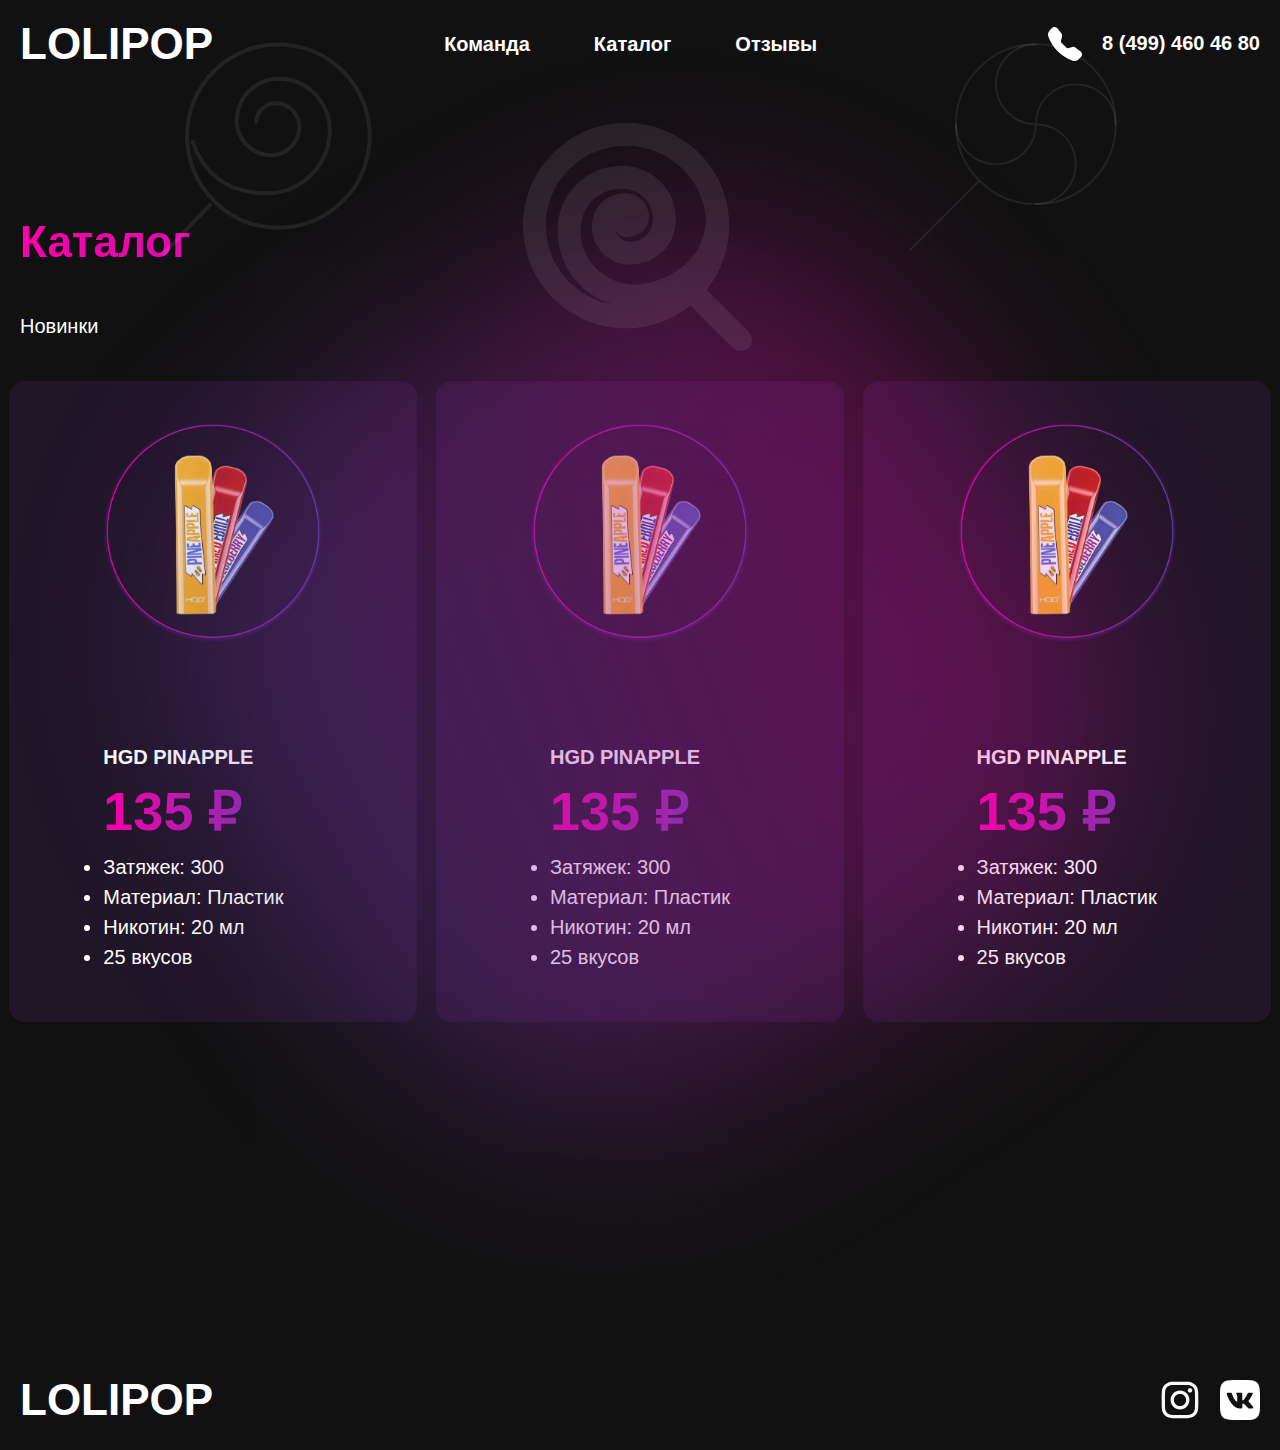
==== catalog.html @ 7745dda6 "upload files" ====
<!DOCTYPE html>
<html lang="en">
<head>
    <meta charset="UTF-8">
    <meta http-equiv="X-UA-Compatible" content="IE=edge">
    <meta name="viewport" content="width=device-width, initial-scale=1.0">
    <link rel="stylesheet" href="../css/main.css">
    <title>Lollipop</title>
</head>
<body class="bg-[#111111]">
    <!-- hader section -->
    
    <section class="pt-[10px] min-h-[150vh] relative bg-[#111111]">
            <img class="bg-circle" src="img/left-circle.svg" alt="">
            <img class="absolute left-[130px]  pointer-events-none lg:w-[213px]" src="/img/lollipop-1.svg" alt="">
            <img class="absolute left-[500px] top-[100px] pointer-events-none lg:left-[386px] lg:top-[163px] lg:right-[214px] md:hidden" src="/img/lollipop-2.svg" alt="">
            <img class="absolute right-[130px] pointer-events-none lg:right-0 md:hidden" src="/img/lollipop-3.svg" alt="">
            <nav class="container justify-between items-center align-middle z-100 flex">
                <a class="uppercase text-white font-bold text-[44px] leading-[68px]" href="/">
                    lolipop
                </a>
                <ul class="gap-[64px] flex md:hidden">
                    <li><a class="font-bold text-xl leading-8 text-white hover-nav" href="/">Команда</a></li>
                    <li><a class="font-bold text-xl leading-8 text-white hover-nav" href="#">Каталог</a></li>
                    <li><a class="font-bold text-xl leading-8 text-white hover-nav" href="reviews.html">Отзывы</a></li>
                </ul>
                <a class="font-bold text-xl leading-8 text-white flex gap-5 md:hidden" href="tel:88888888"> <img class="w-[34px] h-[34px] " src="/img/telephone.svg" alt="telephone"> 8 (499) 460 46 80</a>

                <div class="burger header__toggle hidden md:block"  id="nav__menu">
                    <span class="burger-line top-line"></span>
                    <span class="burger-line mid-line"></span>
                    <span class="burger-line bottom-line"></span>
                </div>
            </nav>
        <!-- mobile-menu -->
        <nav class="menu grid place-items-center bg-[#111111] min-h-screen w-[80%] absolute top-0">
            <a class="uppercase text-white font-bold text-[44px] leading-[68px]" href="/">
                lolipop
            </a>
            <ul class="flex flex-col gap-[64px]">
                <li><a class="font-bold text-xl leading-8 text-white hover-nav" href="/">Команда</a></li>
                <li><a class="font-bold text-xl leading-8 text-white hover-nav" href="#">Каталог</a></li>
                <li><a class="font-bold text-xl leading-8 text-white hover-nav" href="reviews.html">Отзывы</a></li>
            </ul>
            <a class="font-bold text-xl leading-8 text-white flex gap-5" href="tel:88888888"> <img class="w-[34px] h-[34px]" src="/img/telephone.svg" alt="telephone"> 8 (499) 460 46 80</a>
        
        </nav>
        <!-- mobile-menu -->

        <!-- card-items -->
        <div class="container mt-[130px]">
            <h1 class="font-bold text-[44px] leading-[68px] text-white max-w-[823px] gradient-text lg:text-[34px]">
                Каталог
            </h1>
            <p class="max-w-[823px] text-white text-xl leading-[30px] mt-[35px] pb-10 lg:text-base">
                Новинки
            </p>

            <div class="grid grid-cols-3 gap-10 lg:grid-cols-1 place-items-center items-center ">
                <div class="py-10 px-[94px] bg-primary max-w-fit rounded-2xl flex flex-col flex-nowrap ad:px-[25px] ad:items-center">
                    <img class="max-w-[220px]" src="/img/hqd-hero.png" alt="">
                    <div class="mt-[100px] items-center">
                        <h4 class="text-white font-bold text-xl uppercase">hgd pinapple</h4>
                        <h3 class="gradient-text text-[54px] uppercase font-bold">135 ₽</h3>
                        <ul class="list-disc pb-[10px]">
                            <li class="text-[20px] text-white">Затяжек: 300</li>
                            <li class="text-[20px] text-white">Материал: Пластик</li>
                            <li class="text-[20px] text-white">Никотин: 20 мл</li>
                            <li class="text-[20px] text-white">25 вкусов</li>
                        </ul>
                    </div>
                </div>
                <div class="py-10 px-[94px] bg-primary max-w-fit rounded-2xl flex flex-col flex-nowrap ad:px-[25px] items-center">
                    <img class="max-w-[220px]" src="/img/hqd-hero.png" alt="">
                    <div class="mt-[100px] items-center">
                        <h4 class="text-white font-bold text-xl uppercase">hgd pinapple</h4>
                        <h3 class="gradient-text text-[54px] uppercase font-bold">135 ₽</h3>
                        <ul class="list-disc pb-[10px]">
                            <li class="text-[20px] text-white">Затяжек: 300</li>
                            <li class="text-[20px] text-white">Материал: Пластик</li>
                            <li class="text-[20px] text-white">Никотин: 20 мл</li>
                            <li class="text-[20px] text-white">25 вкусов</li>
                        </ul>
                    </div>
                </div>
                <div class="py-10 px-[94px] bg-primary max-w-fit rounded-2xl flex flex-col flex-nowrap ad:px-[25px] items-center">
                    <img class="max-w-[220px]" src="/img/hqd-hero.png" alt="">
                    <div class="mt-[100px] items-center">
                        <h4 class="text-white font-bold text-xl uppercase">hgd pinapple</h4>
                        <h3 class="gradient-text text-[54px] uppercase font-bold">135 ₽</h3>
                        <ul class="list-disc pb-[10px]">
                            <li class="text-[20px] text-white">Затяжек: 300</li>
                            <li class="text-[20px] text-white">Материал: Пластик</li>
                            <li class="text-[20px] text-white">Никотин: 20 мл</li>
                            <li class="text-[20px] text-white">25 вкусов</li>
                        </ul>
                    </div>
                </div>

            


            </div>
        </div>
        <!-- card-items -->
       
    </section>
    <!-- hader section -->

    


    <!-- footer -->
    <footer class="container py-4 flex justify-between items-center">
        <a class="uppercase text-white font-bold text-[44px] leading-[68px]" href="/">
            lolipop
        </a>

        <div class="flex gap-5">
            <a href="#"><img src="/img/inst.svg" alt=""></a>
            <a href="#"><img src="/img/vk.svg" alt=""></a>
        </div>
    </footer>
    <!-- footer -->


    <script src="../js/main.js"></script>
</body>
</html>
---- css/main.css ----
@import url('http://fonts.cdnfonts.com/css/geometria');

/*
! tailwindcss v3.1.4 | MIT License | https://tailwindcss.com
*/

/*
1. Prevent padding and border from affecting element width. (https://github.com/mozdevs/cssremedy/issues/4)
2. Allow adding a border to an element by just adding a border-width. (https://github.com/tailwindcss/tailwindcss/pull/116)
*/

*,
::before,
::after {
  box-sizing: border-box;
  /* 1 */
  border-width: 0;
  /* 2 */
  border-style: solid;
  /* 2 */
  border-color: #e5e7eb;
  /* 2 */
}

::before,
::after {
  --tw-content: '';
}

/*
1. Use a consistent sensible line-height in all browsers.
2. Prevent adjustments of font size after orientation changes in iOS.
3. Use a more readable tab size.
4. Use the user's configured `sans` font-family by default.
*/

html {
  line-height: 1.5;
  /* 1 */
  -webkit-text-size-adjust: 100%;
  /* 2 */
  -moz-tab-size: 4;
  /* 3 */
  -o-tab-size: 4;
     tab-size: 4;
  /* 3 */
  font-family: ui-sans-serif, system-ui, -apple-system, BlinkMacSystemFont, "Segoe UI", Roboto, "Helvetica Neue", Arial, "Noto Sans", sans-serif, "Apple Color Emoji", "Segoe UI Emoji", "Segoe UI Symbol", "Noto Color Emoji";
  /* 4 */
}

/*
1. Remove the margin in all browsers.
2. Inherit line-height from `html` so users can set them as a class directly on the `html` element.
*/

body {
  margin: 0;
  /* 1 */
  line-height: inherit;
  /* 2 */
}

/*
1. Add the correct height in Firefox.
2. Correct the inheritance of border color in Firefox. (https://bugzilla.mozilla.org/show_bug.cgi?id=190655)
3. Ensure horizontal rules are visible by default.
*/

hr {
  height: 0;
  /* 1 */
  color: inherit;
  /* 2 */
  border-top-width: 1px;
  /* 3 */
}

/*
Add the correct text decoration in Chrome, Edge, and Safari.
*/

abbr:where([title]) {
  -webkit-text-decoration: underline dotted;
          text-decoration: underline dotted;
}

/*
Remove the default font size and weight for headings.
*/

h1,
h2,
h3,
h4,
h5,
h6 {
  font-size: inherit;
  font-weight: inherit;
}

/*
Reset links to optimize for opt-in styling instead of opt-out.
*/

a {
  color: inherit;
  text-decoration: inherit;
}

/*
Add the correct font weight in Edge and Safari.
*/

b,
strong {
  font-weight: bolder;
}

/*
1. Use the user's configured `mono` font family by default.
2. Correct the odd `em` font sizing in all browsers.
*/

code,
kbd,
samp,
pre {
  font-family: ui-monospace, SFMono-Regular, Menlo, Monaco, Consolas, "Liberation Mono", "Courier New", monospace;
  /* 1 */
  font-size: 1em;
  /* 2 */
}

/*
Add the correct font size in all browsers.
*/

small {
  font-size: 80%;
}

/*
Prevent `sub` and `sup` elements from affecting the line height in all browsers.
*/

sub,
sup {
  font-size: 75%;
  line-height: 0;
  position: relative;
  vertical-align: baseline;
}

sub {
  bottom: -0.25em;
}

sup {
  top: -0.5em;
}

/*
1. Remove text indentation from table contents in Chrome and Safari. (https://bugs.chromium.org/p/chromium/issues/detail?id=999088, https://bugs.webkit.org/show_bug.cgi?id=201297)
2. Correct table border color inheritance in all Chrome and Safari. (https://bugs.chromium.org/p/chromium/issues/detail?id=935729, https://bugs.webkit.org/show_bug.cgi?id=195016)
3. Remove gaps between table borders by default.
*/

table {
  text-indent: 0;
  /* 1 */
  border-color: inherit;
  /* 2 */
  border-collapse: collapse;
  /* 3 */
}

/*
1. Change the font styles in all browsers.
2. Remove the margin in Firefox and Safari.
3. Remove default padding in all browsers.
*/

button,
input,
optgroup,
select,
textarea {
  font-family: inherit;
  /* 1 */
  font-size: 100%;
  /* 1 */
  font-weight: inherit;
  /* 1 */
  line-height: inherit;
  /* 1 */
  color: inherit;
  /* 1 */
  margin: 0;
  /* 2 */
  padding: 0;
  /* 3 */
}

/*
Remove the inheritance of text transform in Edge and Firefox.
*/

button,
select {
  text-transform: none;
}

/*
1. Correct the inability to style clickable types in iOS and Safari.
2. Remove default button styles.
*/

button,
[type='button'],
[type='reset'],
[type='submit'] {
  -webkit-appearance: button;
  /* 1 */
  background-color: transparent;
  /* 2 */
  background-image: none;
  /* 2 */
}

/*
Use the modern Firefox focus style for all focusable elements.
*/

:-moz-focusring {
  outline: auto;
}

/*
Remove the additional `:invalid` styles in Firefox. (https://github.com/mozilla/gecko-dev/blob/2f9eacd9d3d995c937b4251a5557d95d494c9be1/layout/style/res/forms.css#L728-L737)
*/

:-moz-ui-invalid {
  box-shadow: none;
}

/*
Add the correct vertical alignment in Chrome and Firefox.
*/

progress {
  vertical-align: baseline;
}

/*
Correct the cursor style of increment and decrement buttons in Safari.
*/

::-webkit-inner-spin-button,
::-webkit-outer-spin-button {
  height: auto;
}

/*
1. Correct the odd appearance in Chrome and Safari.
2. Correct the outline style in Safari.
*/

[type='search'] {
  -webkit-appearance: textfield;
  /* 1 */
  outline-offset: -2px;
  /* 2 */
}

/*
Remove the inner padding in Chrome and Safari on macOS.
*/

::-webkit-search-decoration {
  -webkit-appearance: none;
}

/*
1. Correct the inability to style clickable types in iOS and Safari.
2. Change font properties to `inherit` in Safari.
*/

::-webkit-file-upload-button {
  -webkit-appearance: button;
  /* 1 */
  font: inherit;
  /* 2 */
}

/*
Add the correct display in Chrome and Safari.
*/

summary {
  display: list-item;
}

/*
Removes the default spacing and border for appropriate elements.
*/

blockquote,
dl,
dd,
h1,
h2,
h3,
h4,
h5,
h6,
hr,
figure,
p,
pre {
  margin: 0;
}

fieldset {
  margin: 0;
  padding: 0;
}

legend {
  padding: 0;
}

ol,
ul,
menu {
  list-style: none;
  margin: 0;
  padding: 0;
}

/*
Prevent resizing textareas horizontally by default.
*/

textarea {
  resize: vertical;
}

/*
1. Reset the default placeholder opacity in Firefox. (https://github.com/tailwindlabs/tailwindcss/issues/3300)
2. Set the default placeholder color to the user's configured gray 400 color.
*/

input::-moz-placeholder, textarea::-moz-placeholder {
  opacity: 1;
  /* 1 */
  color: #9ca3af;
  /* 2 */
}

input:-ms-input-placeholder, textarea:-ms-input-placeholder {
  opacity: 1;
  /* 1 */
  color: #9ca3af;
  /* 2 */
}

input::placeholder,
textarea::placeholder {
  opacity: 1;
  /* 1 */
  color: #9ca3af;
  /* 2 */
}

/*
Set the default cursor for buttons.
*/

button,
[role="button"] {
  cursor: pointer;
}

/*
Make sure disabled buttons don't get the pointer cursor.
*/

:disabled {
  cursor: default;
}

/*
1. Make replaced elements `display: block` by default. (https://github.com/mozdevs/cssremedy/issues/14)
2. Add `vertical-align: middle` to align replaced elements more sensibly by default. (https://github.com/jensimmons/cssremedy/issues/14#issuecomment-634934210)
   This can trigger a poorly considered lint error in some tools but is included by design.
*/

img,
svg,
video,
canvas,
audio,
iframe,
embed,
object {
  display: block;
  /* 1 */
  vertical-align: middle;
  /* 2 */
}

/*
Constrain images and videos to the parent width and preserve their intrinsic aspect ratio. (https://github.com/mozdevs/cssremedy/issues/14)
*/

img,
video {
  max-width: 100%;
  height: auto;
}

body{
  font-family: 'Geometria', sans-serif;
}

*, ::before, ::after{
  --tw-border-spacing-x: 0;
  --tw-border-spacing-y: 0;
  --tw-translate-x: 0;
  --tw-translate-y: 0;
  --tw-rotate: 0;
  --tw-skew-x: 0;
  --tw-skew-y: 0;
  --tw-scale-x: 1;
  --tw-scale-y: 1;
  --tw-pan-x:  ;
  --tw-pan-y:  ;
  --tw-pinch-zoom:  ;
  --tw-scroll-snap-strictness: proximity;
  --tw-ordinal:  ;
  --tw-slashed-zero:  ;
  --tw-numeric-figure:  ;
  --tw-numeric-spacing:  ;
  --tw-numeric-fraction:  ;
  --tw-ring-inset:  ;
  --tw-ring-offset-width: 0px;
  --tw-ring-offset-color: #fff;
  --tw-ring-color: rgb(59 130 246 / 0.5);
  --tw-ring-offset-shadow: 0 0 #0000;
  --tw-ring-shadow: 0 0 #0000;
  --tw-shadow: 0 0 #0000;
  --tw-shadow-colored: 0 0 #0000;
  --tw-blur:  ;
  --tw-brightness:  ;
  --tw-contrast:  ;
  --tw-grayscale:  ;
  --tw-hue-rotate:  ;
  --tw-invert:  ;
  --tw-saturate:  ;
  --tw-sepia:  ;
  --tw-drop-shadow:  ;
  --tw-backdrop-blur:  ;
  --tw-backdrop-brightness:  ;
  --tw-backdrop-contrast:  ;
  --tw-backdrop-grayscale:  ;
  --tw-backdrop-hue-rotate:  ;
  --tw-backdrop-invert:  ;
  --tw-backdrop-opacity:  ;
  --tw-backdrop-saturate:  ;
  --tw-backdrop-sepia:  ;
}

::-webkit-backdrop{
  --tw-border-spacing-x: 0;
  --tw-border-spacing-y: 0;
  --tw-translate-x: 0;
  --tw-translate-y: 0;
  --tw-rotate: 0;
  --tw-skew-x: 0;
  --tw-skew-y: 0;
  --tw-scale-x: 1;
  --tw-scale-y: 1;
  --tw-pan-x:  ;
  --tw-pan-y:  ;
  --tw-pinch-zoom:  ;
  --tw-scroll-snap-strictness: proximity;
  --tw-ordinal:  ;
  --tw-slashed-zero:  ;
  --tw-numeric-figure:  ;
  --tw-numeric-spacing:  ;
  --tw-numeric-fraction:  ;
  --tw-ring-inset:  ;
  --tw-ring-offset-width: 0px;
  --tw-ring-offset-color: #fff;
  --tw-ring-color: rgb(59 130 246 / 0.5);
  --tw-ring-offset-shadow: 0 0 #0000;
  --tw-ring-shadow: 0 0 #0000;
  --tw-shadow: 0 0 #0000;
  --tw-shadow-colored: 0 0 #0000;
  --tw-blur:  ;
  --tw-brightness:  ;
  --tw-contrast:  ;
  --tw-grayscale:  ;
  --tw-hue-rotate:  ;
  --tw-invert:  ;
  --tw-saturate:  ;
  --tw-sepia:  ;
  --tw-drop-shadow:  ;
  --tw-backdrop-blur:  ;
  --tw-backdrop-brightness:  ;
  --tw-backdrop-contrast:  ;
  --tw-backdrop-grayscale:  ;
  --tw-backdrop-hue-rotate:  ;
  --tw-backdrop-invert:  ;
  --tw-backdrop-opacity:  ;
  --tw-backdrop-saturate:  ;
  --tw-backdrop-sepia:  ;
}

::backdrop{
  --tw-border-spacing-x: 0;
  --tw-border-spacing-y: 0;
  --tw-translate-x: 0;
  --tw-translate-y: 0;
  --tw-rotate: 0;
  --tw-skew-x: 0;
  --tw-skew-y: 0;
  --tw-scale-x: 1;
  --tw-scale-y: 1;
  --tw-pan-x:  ;
  --tw-pan-y:  ;
  --tw-pinch-zoom:  ;
  --tw-scroll-snap-strictness: proximity;
  --tw-ordinal:  ;
  --tw-slashed-zero:  ;
  --tw-numeric-figure:  ;
  --tw-numeric-spacing:  ;
  --tw-numeric-fraction:  ;
  --tw-ring-inset:  ;
  --tw-ring-offset-width: 0px;
  --tw-ring-offset-color: #fff;
  --tw-ring-color: rgb(59 130 246 / 0.5);
  --tw-ring-offset-shadow: 0 0 #0000;
  --tw-ring-shadow: 0 0 #0000;
  --tw-shadow: 0 0 #0000;
  --tw-shadow-colored: 0 0 #0000;
  --tw-blur:  ;
  --tw-brightness:  ;
  --tw-contrast:  ;
  --tw-grayscale:  ;
  --tw-hue-rotate:  ;
  --tw-invert:  ;
  --tw-saturate:  ;
  --tw-sepia:  ;
  --tw-drop-shadow:  ;
  --tw-backdrop-blur:  ;
  --tw-backdrop-brightness:  ;
  --tw-backdrop-contrast:  ;
  --tw-backdrop-grayscale:  ;
  --tw-backdrop-hue-rotate:  ;
  --tw-backdrop-invert:  ;
  --tw-backdrop-opacity:  ;
  --tw-backdrop-saturate:  ;
  --tw-backdrop-sepia:  ;
}

.container{
  width: 100%;
  margin-right: auto;
  margin-left: auto;
  padding-right: 20px;
  padding-left: 20px;
  max-width: 1354px;
}

.pointer-events-none{
  pointer-events: none;
}

.absolute{
  position: absolute;
}

.relative{
  position: relative;
}

.left-\[130px\]{
  left: 130px;
}

.left-\[500px\]{
  left: 500px;
}

.top-\[100px\]{
  top: 100px;
}

.right-\[130px\]{
  right: 130px;
}

.top-0{
  top: 0px;
}

.my-10{
  margin-top: 2.5rem;
  margin-bottom: 2.5rem;
}

.mt-\[130px\]{
  margin-top: 130px;
}

.mt-\[35px\]{
  margin-top: 35px;
}

.mt-\[100px\]{
  margin-top: 100px;
}

.mt-10{
  margin-top: 2.5rem;
}

.flex{
  display: flex;
}

.grid{
  display: grid;
}

.hidden{
  display: none;
}

.h-\[34px\]{
  height: 34px;
}

.h-fit{
  height: -webkit-fit-content;
  height: -moz-fit-content;
  height: fit-content;
}

.min-h-\[150vh\]{
  min-height: 150vh;
}

.min-h-screen{
  min-height: 100vh;
}

.w-\[34px\]{
  width: 34px;
}

.w-\[80\%\]{
  width: 80%;
}

.w-fit{
  width: -webkit-fit-content;
  width: -moz-fit-content;
  width: fit-content;
}

.max-w-\[823px\]{
  max-width: 823px;
}

.max-w-fit{
  max-width: -webkit-fit-content;
  max-width: -moz-fit-content;
  max-width: fit-content;
}

.max-w-\[220px\]{
  max-width: 220px;
}

.max-w-\[500px\]{
  max-width: 500px;
}

.max-w-\[400px\]{
  max-width: 400px;
}

.max-w-full{
  max-width: 100%;
}

.list-disc{
  list-style-type: disc;
}

.grid-cols-3{
  grid-template-columns: repeat(3, minmax(0, 1fr));
}

.grid-cols-2{
  grid-template-columns: repeat(2, minmax(0, 1fr));
}

.flex-col{
  flex-direction: column;
}

.flex-nowrap{
  flex-wrap: nowrap;
}

.place-items-center{
  place-items: center;
}

.items-center{
  align-items: center;
}

.justify-center{
  justify-content: center;
}

.justify-between{
  justify-content: space-between;
}

.gap-\[64px\]{
  gap: 64px;
}

.gap-5{
  gap: 1.25rem;
}

.gap-10{
  gap: 2.5rem;
}

.gap-\[25px\]{
  gap: 25px;
}

.rounded-2xl{
  border-radius: 1rem;
}

.rounded-\[30px\]{
  border-radius: 30px;
}

.rounded-full{
  border-radius: 9999px;
}

.rounded-xl{
  border-radius: 0.75rem;
}

.border-2{
  border-width: 2px;
}

.border-white{
  --tw-border-opacity: 1;
  border-color: rgb(255 255 255 / var(--tw-border-opacity));
}

.bg-\[\#111111\]{
  --tw-bg-opacity: 1;
  background-color: rgb(17 17 17 / var(--tw-bg-opacity));
}

.bg-primary{
  background-color: rgba(126, 52, 176, 0.15);
}

.bg-white{
  --tw-bg-opacity: 1;
  background-color: rgb(255 255 255 / var(--tw-bg-opacity));
}

.bg-black{
  --tw-bg-opacity: 1;
  background-color: rgb(0 0 0 / var(--tw-bg-opacity));
}

.bg-gradient-to-r{
  background-image: linear-gradient(to right, var(--tw-gradient-stops));
}

.from-\[\#F901AB\]{
  --tw-gradient-from: #F901AB;
  --tw-gradient-to: rgb(249 1 171 / 0);
  --tw-gradient-stops: var(--tw-gradient-from), var(--tw-gradient-to);
}

.to-\[\#6140B1\]{
  --tw-gradient-to: #6140B1;
}

.p-\[28px\]{
  padding: 28px;
}

.py-10{
  padding-top: 2.5rem;
  padding-bottom: 2.5rem;
}

.px-\[94px\]{
  padding-left: 94px;
  padding-right: 94px;
}

.py-4{
  padding-top: 1rem;
  padding-bottom: 1rem;
}

.px-\[30px\]{
  padding-left: 30px;
  padding-right: 30px;
}

.py-\[20px\]{
  padding-top: 20px;
  padding-bottom: 20px;
}

.py-\[21px\]{
  padding-top: 21px;
  padding-bottom: 21px;
}

.px-\[60px\]{
  padding-left: 60px;
  padding-right: 60px;
}

.py-\[83px\]{
  padding-top: 83px;
  padding-bottom: 83px;
}

.px-\[140px\]{
  padding-left: 140px;
  padding-right: 140px;
}

.py-2{
  padding-top: 0.5rem;
  padding-bottom: 0.5rem;
}

.px-6{
  padding-left: 1.5rem;
  padding-right: 1.5rem;
}

.pt-\[10px\]{
  padding-top: 10px;
}

.pb-10{
  padding-bottom: 2.5rem;
}

.pb-\[10px\]{
  padding-bottom: 10px;
}

.pt-12{
  padding-top: 3rem;
}

.text-center{
  text-align: center;
}

.align-middle{
  vertical-align: middle;
}

.text-\[44px\]{
  font-size: 44px;
}

.text-xl{
  font-size: 1.25rem;
  line-height: 1.75rem;
}

.text-\[54px\]{
  font-size: 54px;
}

.text-\[20px\]{
  font-size: 20px;
}

.text-2xl{
  font-size: 1.5rem;
  line-height: 2rem;
}

.text-base{
  font-size: 1rem;
  line-height: 1.5rem;
}

.font-bold{
  font-weight: 700;
}

.uppercase{
  text-transform: uppercase;
}

.leading-\[68px\]{
  line-height: 68px;
}

.leading-8{
  line-height: 2rem;
}

.leading-\[30px\]{
  line-height: 30px;
}

.leading-7{
  line-height: 1.75rem;
}

.text-white{
  --tw-text-opacity: 1;
  color: rgb(255 255 255 / var(--tw-text-opacity));
}

.text-black{
  --tw-text-opacity: 1;
  color: rgb(0 0 0 / var(--tw-text-opacity));
}

.backdrop-blur{
  --tw-backdrop-blur: blur(8px);
  -webkit-backdrop-filter: var(--tw-backdrop-blur) var(--tw-backdrop-brightness) var(--tw-backdrop-contrast) var(--tw-backdrop-grayscale) var(--tw-backdrop-hue-rotate) var(--tw-backdrop-invert) var(--tw-backdrop-opacity) var(--tw-backdrop-saturate) var(--tw-backdrop-sepia);
          backdrop-filter: var(--tw-backdrop-blur) var(--tw-backdrop-brightness) var(--tw-backdrop-contrast) var(--tw-backdrop-grayscale) var(--tw-backdrop-hue-rotate) var(--tw-backdrop-invert) var(--tw-backdrop-opacity) var(--tw-backdrop-saturate) var(--tw-backdrop-sepia);
}

.transition-colors{
  transition-property: color, background-color, border-color, fill, stroke, -webkit-text-decoration-color;
  transition-property: color, background-color, border-color, text-decoration-color, fill, stroke;
  transition-property: color, background-color, border-color, text-decoration-color, fill, stroke, -webkit-text-decoration-color;
  transition-timing-function: cubic-bezier(0.4, 0, 0.2, 1);
  transition-duration: 150ms;
}

.duration-200{
  transition-duration: 200ms;
}

/* <----------------------- Burger menu setup -----------------------> */

.burger{
  height: 20px;
  position: relative;
  width: 30px;
}

.burger-line{
  display: flex;
  width: 30px;
  height: 2px;
  background-color: rgb(255, 255, 255);
  transition: .3s all ease;
}

.top-line{
  position: absolute;
  left:0;
  top: 0;
}

.mid-line{
  position: absolute;
  left: 0;
  top: 50%;
  transform: translate(0,-50%);
}

.bottom-line{
  position: absolute;
  left: 0;
  bottom: 0;
}

.burger.active>.top-line{
  transform: translateY(8px) rotate(45deg);
  transition: .3s all ease;
}

.burger.active>.mid-line{
  margin-top: -10px;
  transform: translateY(8px) rotate(135deg);
  transition: .3s all ease;
}

.burger.active>.bottom-line{
  opacity: 0;
  transition: .3s all ease;
}

.bg-circle{
  position: absolute;
  left: 50%;
  top: 50%;
  transform: translate(-50%,-50%);
  pointer-events: none;
}

.gradient-text {
  background: linear-gradient(90deg, #F901AB 2.31%, #6140B1 100%);
  -webkit-background-clip: text;
  -webkit-text-fill-color: transparent;
  background-clip: text;
  text-fill-color: transparent;
}

.hover-nav:hover{
  background: linear-gradient(90deg, #F901AB 2.31%, #6140B1 100%);
  -webkit-background-clip: text;
  -webkit-text-fill-color: transparent;
  background-clip: text;
  text-fill-color: transparent;
}

.btn{
  font-size: 24px;
  line-height: 30px;
  color: #000000;
  padding: 20px 75px;
  background: linear-gradient(90deg, #F901AB 2.31%, #6140B1 100%);
  border-radius: 30px;
  transition: all .3s ease-in-out;
}

.btn:hover{
  box-shadow: 0px 0px 13px rgba(0, 0, 0, 0.25), 0px 0px 13px #6D3BB0;
}

.menu{
  transition: all 1s ease-in-out;
  transform: translateX(-100%);
}

.active{
  transform: translateX(0);
}

.anim-arrow{
  -webkit-animation: arrow 2s ease infinite;
          animation: arrow 2s ease infinite;
}

@-webkit-keyframes arrow{
  to{
    transform: translateY(10px);
  }

  50%{
    transform: translateY(0);
  }

  from{
    transform: translateY(10px);
  }
}

@keyframes arrow{
  to{
    transform: translateY(10px);
  }

  50%{
    transform: translateY(0);
  }

  from{
    transform: translateY(10px);
  }
}

/* form--desing */

.popup{
  position: absolute;
  top: -250px;
  left: 0;
  right: 0;
  bottom: 0;
}

/* form--desing */

.hover\:bg-black:hover{
  --tw-bg-opacity: 1;
  background-color: rgb(0 0 0 / var(--tw-bg-opacity));
}

.hover\:text-white:hover{
  --tw-text-opacity: 1;
  color: rgb(255 255 255 / var(--tw-text-opacity));
}

@media (max-width: 768px){
  .md\:order-2{
    order: 2;
  }

  .md\:mt-10{
    margin-top: 2.5rem;
  }

  .md\:mt-12{
    margin-top: 3rem;
  }

  .md\:block{
    display: block;
  }

  .md\:hidden{
    display: none;
  }

  .md\:max-w-\[400px\]{
    max-width: 400px;
  }

  .md\:grid-cols-1{
    grid-template-columns: repeat(1, minmax(0, 1fr));
  }

  .md\:flex-col{
    flex-direction: column;
  }

  .md\:items-center{
    align-items: center;
  }

  .md\:text-center{
    text-align: center;
  }
}

@media (max-width: 992px){
  .lg\:left-\[386px\]{
    left: 386px;
  }

  .lg\:top-\[163px\]{
    top: 163px;
  }

  .lg\:right-\[214px\]{
    right: 214px;
  }

  .lg\:right-0{
    right: 0px;
  }

  .lg\:w-\[213px\]{
    width: 213px;
  }

  .lg\:max-w-\[300px\]{
    max-width: 300px;
  }

  .lg\:grid-cols-1{
    grid-template-columns: repeat(1, minmax(0, 1fr));
  }

  .lg\:text-\[34px\]{
    font-size: 34px;
  }

  .lg\:text-base{
    font-size: 1rem;
    line-height: 1.5rem;
  }
}

@media (max-width: 360px){
  .ad\:items-center{
    align-items: center;
  }

  .ad\:p-3{
    padding: 0.75rem;
  }

  .ad\:px-\[25px\]{
    padding-left: 25px;
    padding-right: 25px;
  }

  .ad\:text-base{
    font-size: 1rem;
    line-height: 1.5rem;
  }

  .ad\:text-\[12px\]{
    font-size: 12px;
  }
}
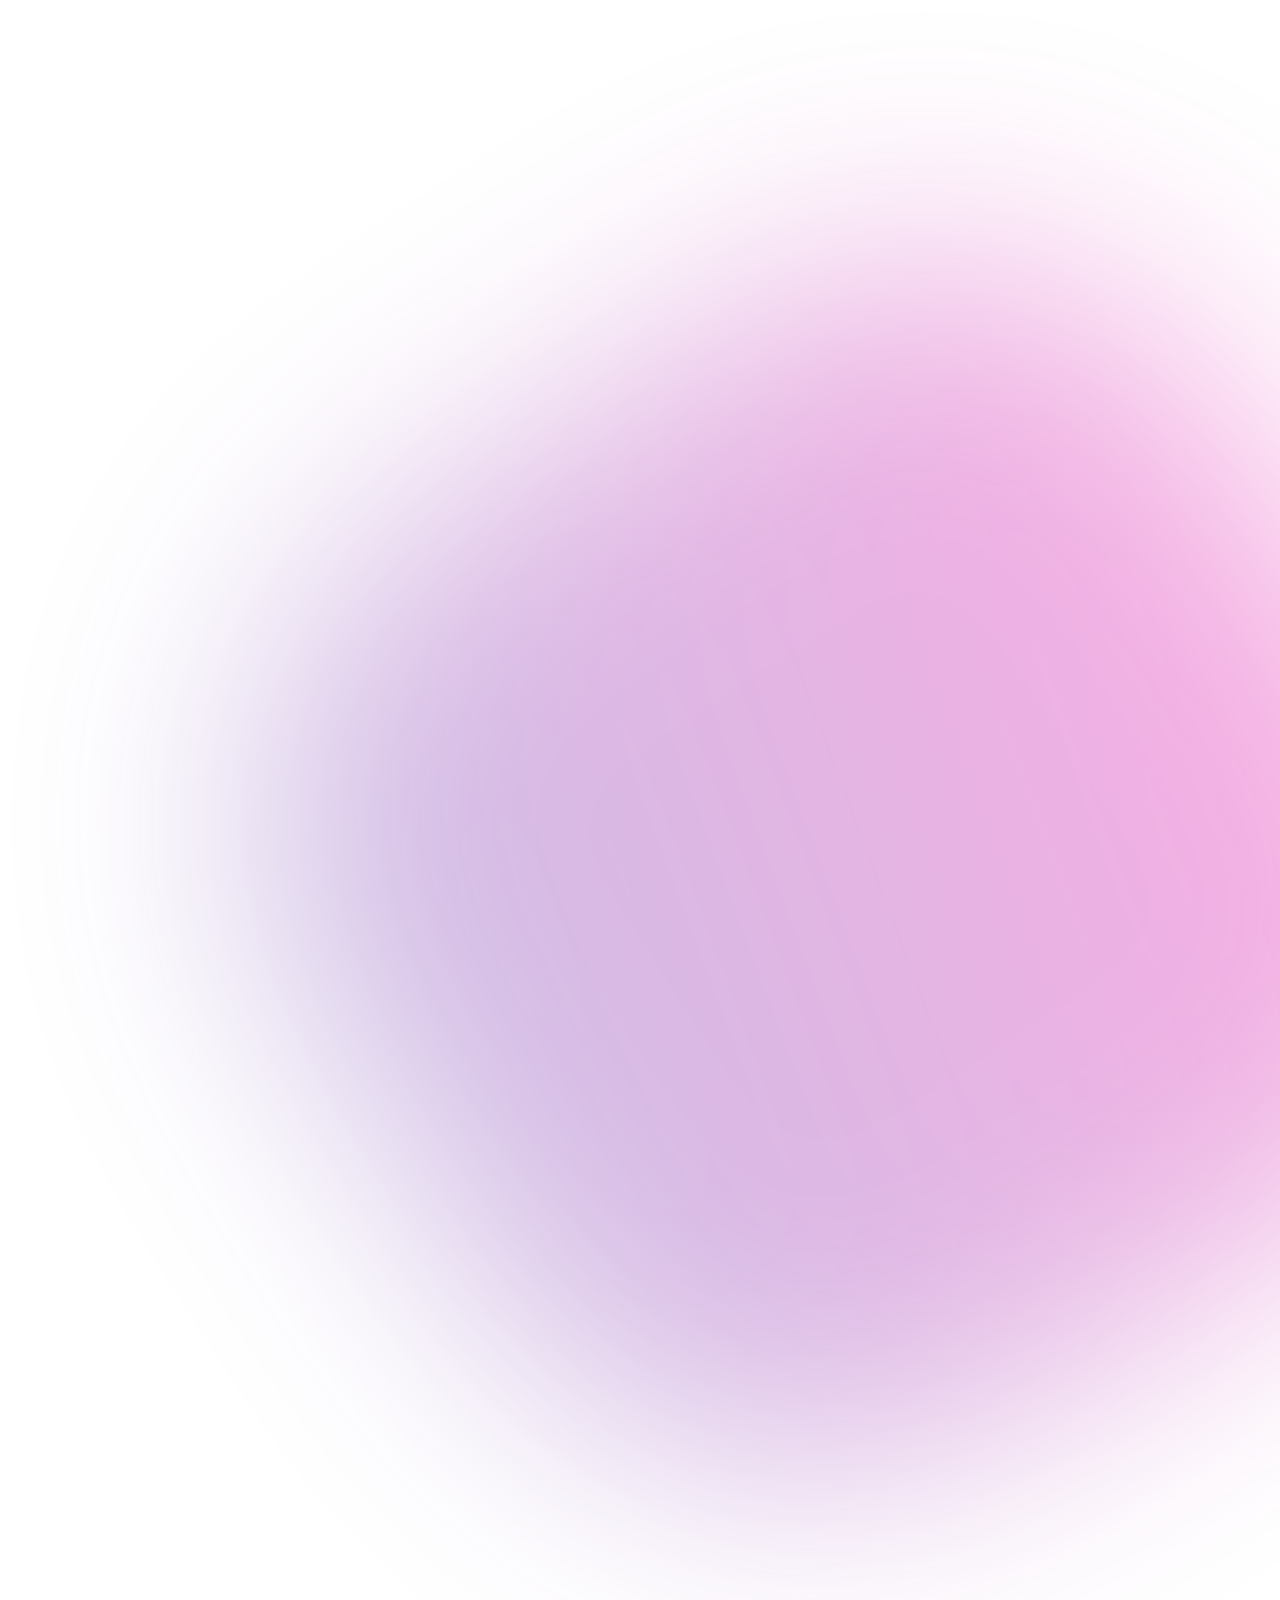
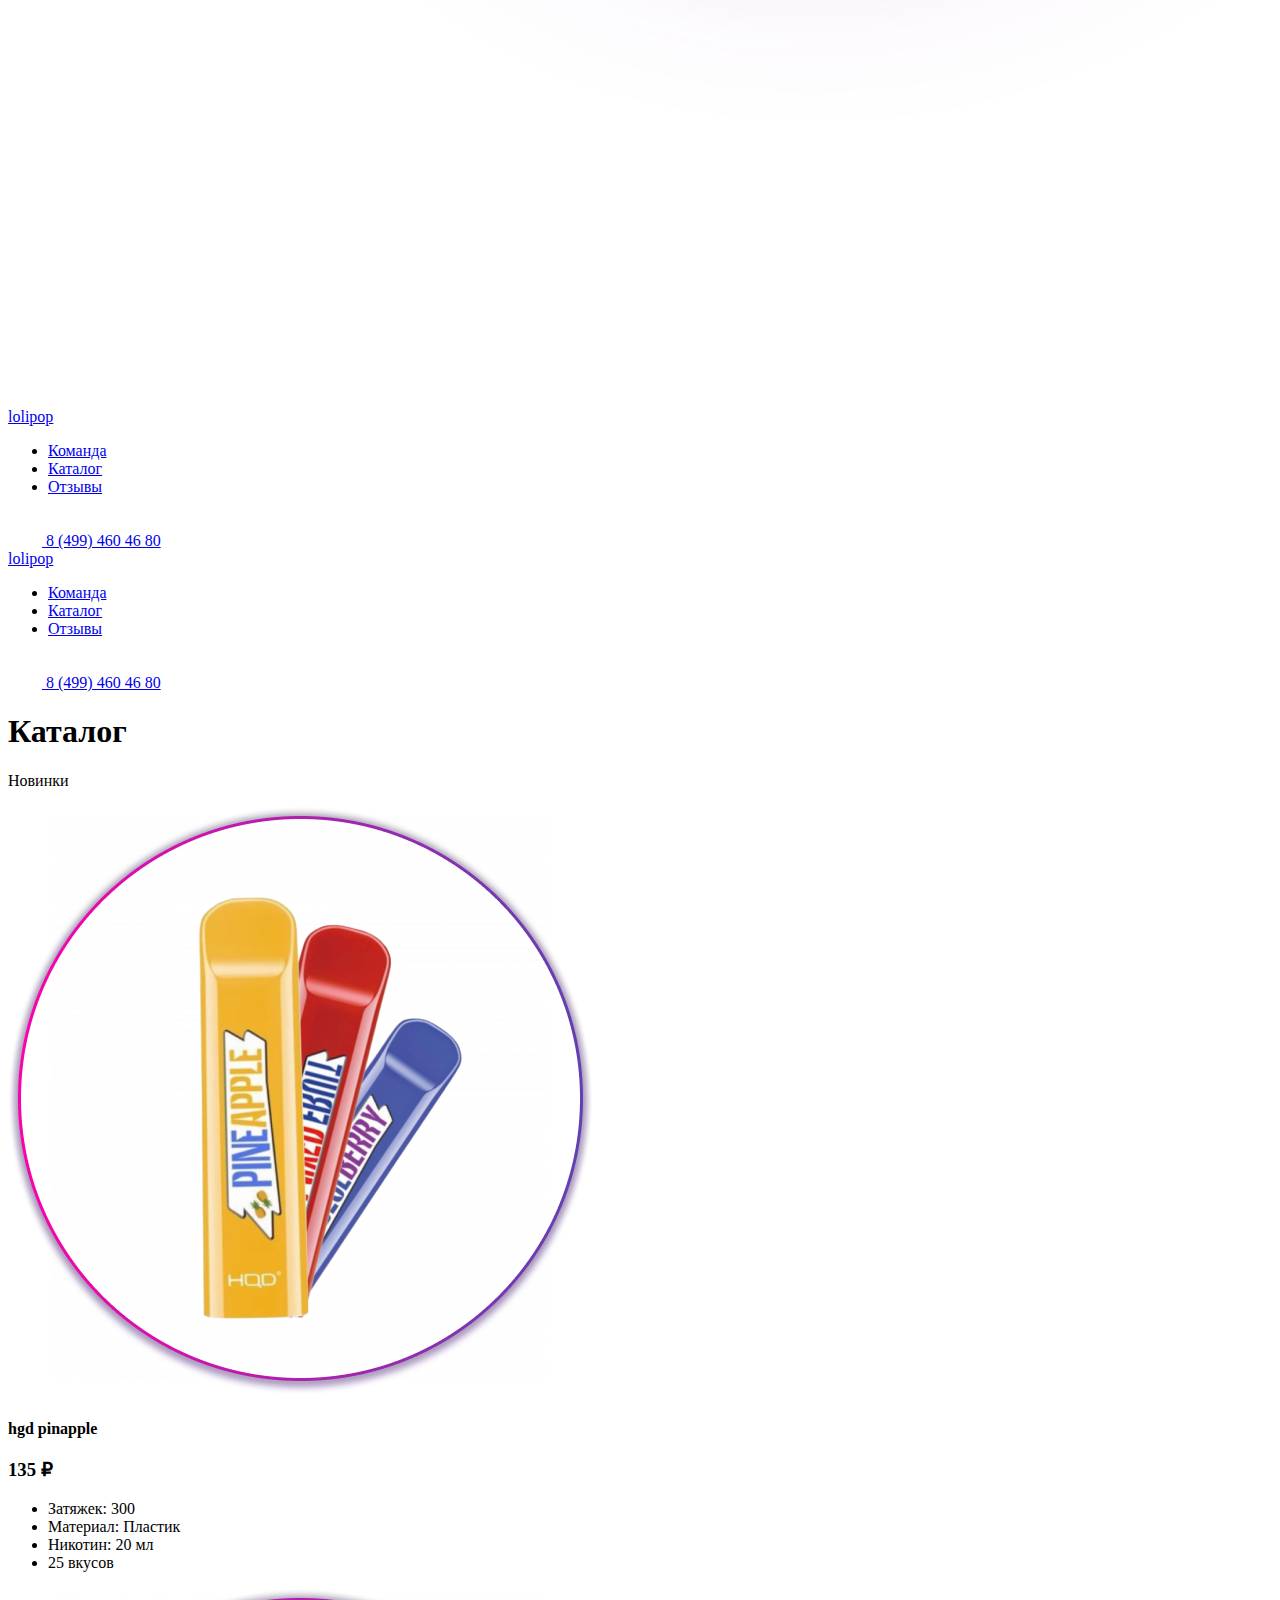
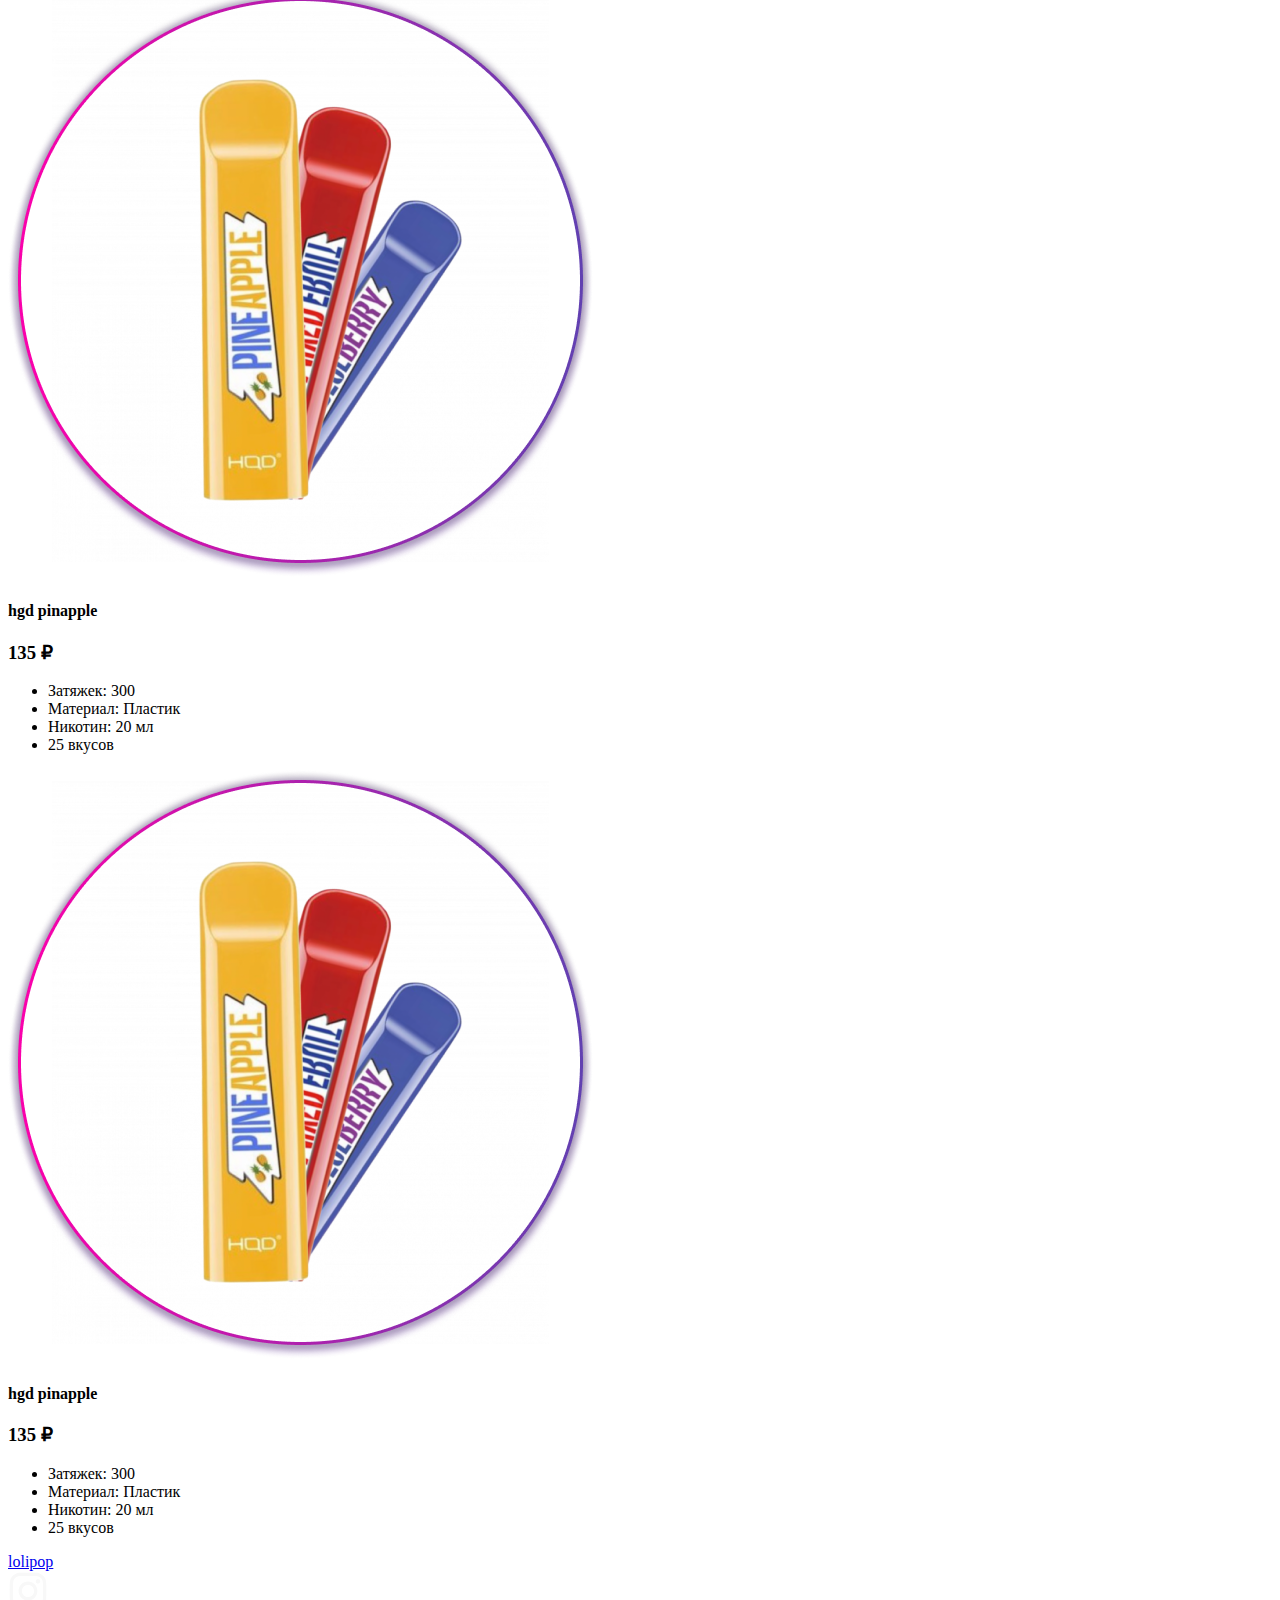
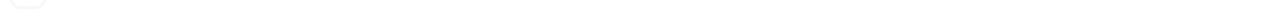
==== commit 2f9e82ca: "Update catalog.html" ====
--- a/catalog.html
+++ b/catalog.html
@@ -4,7 +4,7 @@
     <meta charset="UTF-8">
     <meta http-equiv="X-UA-Compatible" content="IE=edge">
     <meta name="viewport" content="width=device-width, initial-scale=1.0">
-    <link rel="stylesheet" href="../css/main.css">
+    <link rel="stylesheet" href="/lolipop/css/main.css">
     <title>Lollipop</title>
 </head>
 <body class="bg-[#111111]">
@@ -124,6 +124,6 @@
     <!-- footer -->
 
 
-    <script src="../js/main.js"></script>
+    <script src="/lolipop/js/main.js"></script>
 </body>
-</html>+</html>
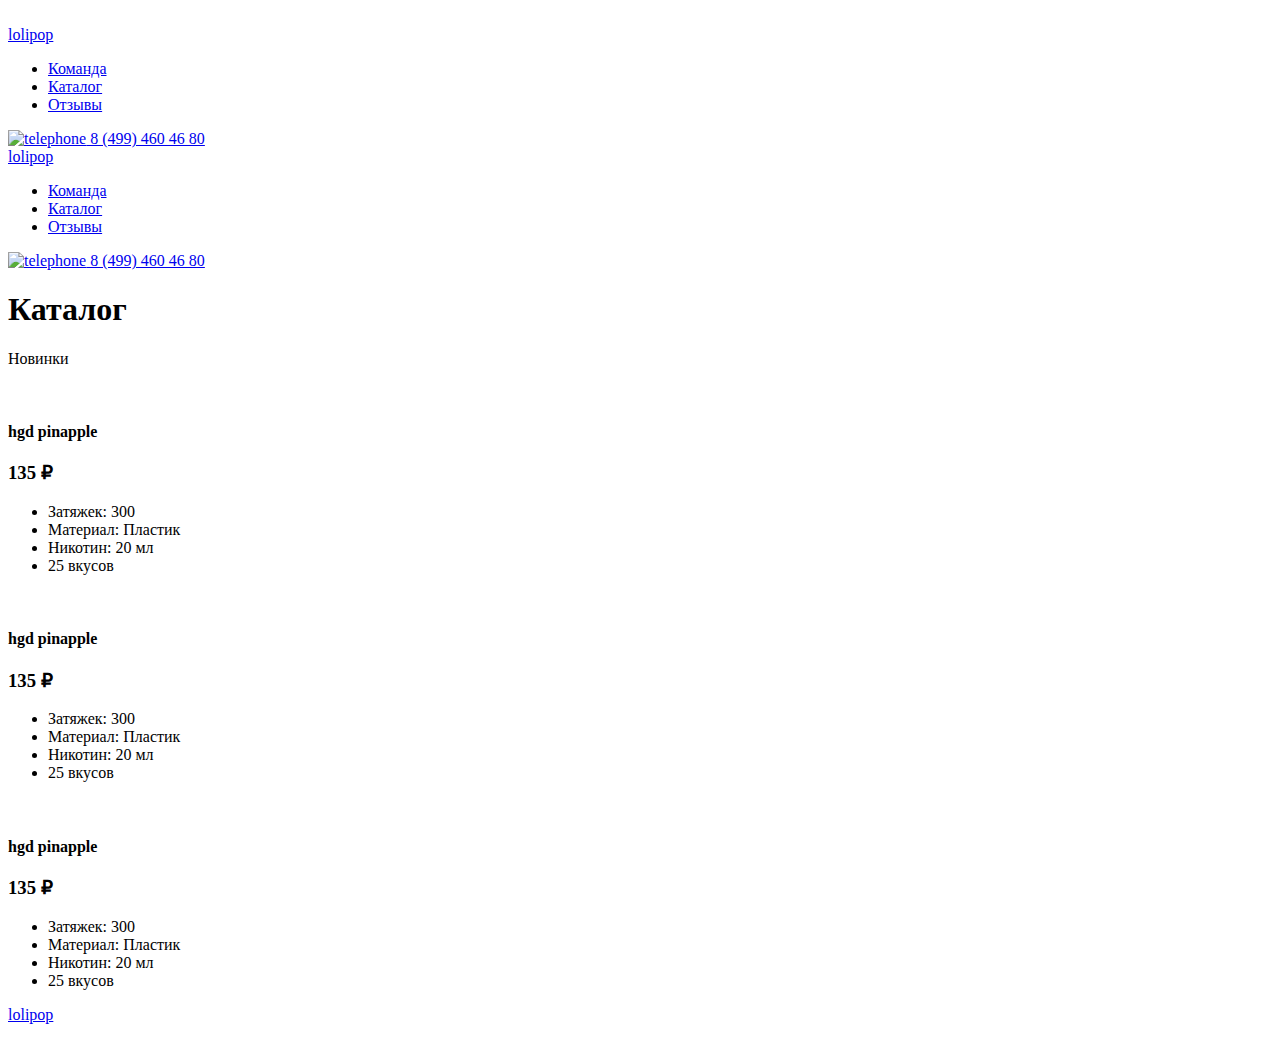
==== commit 74934c75: "Update catalog.html" ====
--- a/catalog.html
+++ b/catalog.html
@@ -11,10 +11,10 @@
     <!-- hader section -->
     
     <section class="pt-[10px] min-h-[150vh] relative bg-[#111111]">
-            <img class="bg-circle" src="img/left-circle.svg" alt="">
-            <img class="absolute left-[130px]  pointer-events-none lg:w-[213px]" src="/img/lollipop-1.svg" alt="">
-            <img class="absolute left-[500px] top-[100px] pointer-events-none lg:left-[386px] lg:top-[163px] lg:right-[214px] md:hidden" src="/img/lollipop-2.svg" alt="">
-            <img class="absolute right-[130px] pointer-events-none lg:right-0 md:hidden" src="/img/lollipop-3.svg" alt="">
+            <img class="bg-circle" src="/lolipopimg/left-circle.svg" alt="">
+            <img class="absolute left-[130px]  pointer-events-none lg:w-[213px]" src="/lolipop/img/lollipop-1.svg" alt="">
+            <img class="absolute left-[500px] top-[100px] pointer-events-none lg:left-[386px] lg:top-[163px] lg:right-[214px] md:hidden" src="/lolipop/img/lollipop-2.svg" alt="">
+            <img class="absolute right-[130px] pointer-events-none lg:right-0 md:hidden" src="/lolipop/img/lollipop-3.svg" alt="">
             <nav class="container justify-between items-center align-middle z-100 flex">
                 <a class="uppercase text-white font-bold text-[44px] leading-[68px]" href="/">
                     lolipop
@@ -24,7 +24,7 @@
                     <li><a class="font-bold text-xl leading-8 text-white hover-nav" href="#">Каталог</a></li>
                     <li><a class="font-bold text-xl leading-8 text-white hover-nav" href="reviews.html">Отзывы</a></li>
                 </ul>
-                <a class="font-bold text-xl leading-8 text-white flex gap-5 md:hidden" href="tel:88888888"> <img class="w-[34px] h-[34px] " src="/img/telephone.svg" alt="telephone"> 8 (499) 460 46 80</a>
+                <a class="font-bold text-xl leading-8 text-white flex gap-5 md:hidden" href="tel:88888888"> <img class="w-[34px] h-[34px] " src="/lolipop/img/telephone.svg" alt="telephone"> 8 (499) 460 46 80</a>
 
                 <div class="burger header__toggle hidden md:block"  id="nav__menu">
                     <span class="burger-line top-line"></span>
@@ -42,7 +42,7 @@
                 <li><a class="font-bold text-xl leading-8 text-white hover-nav" href="#">Каталог</a></li>
                 <li><a class="font-bold text-xl leading-8 text-white hover-nav" href="reviews.html">Отзывы</a></li>
             </ul>
-            <a class="font-bold text-xl leading-8 text-white flex gap-5" href="tel:88888888"> <img class="w-[34px] h-[34px]" src="/img/telephone.svg" alt="telephone"> 8 (499) 460 46 80</a>
+            <a class="font-bold text-xl leading-8 text-white flex gap-5" href="tel:88888888"> <img class="w-[34px] h-[34px]" src="/lolipop/img/telephone.svg" alt="telephone"> 8 (499) 460 46 80</a>
         
         </nav>
         <!-- mobile-menu -->
@@ -58,7 +58,7 @@
 
             <div class="grid grid-cols-3 gap-10 lg:grid-cols-1 place-items-center items-center ">
                 <div class="py-10 px-[94px] bg-primary max-w-fit rounded-2xl flex flex-col flex-nowrap ad:px-[25px] ad:items-center">
-                    <img class="max-w-[220px]" src="/img/hqd-hero.png" alt="">
+                    <img class="max-w-[220px]" src="/lolipop/img/hqd-hero.png" alt="">
                     <div class="mt-[100px] items-center">
                         <h4 class="text-white font-bold text-xl uppercase">hgd pinapple</h4>
                         <h3 class="gradient-text text-[54px] uppercase font-bold">135 ₽</h3>
@@ -71,7 +71,7 @@
                     </div>
                 </div>
                 <div class="py-10 px-[94px] bg-primary max-w-fit rounded-2xl flex flex-col flex-nowrap ad:px-[25px] items-center">
-                    <img class="max-w-[220px]" src="/img/hqd-hero.png" alt="">
+                    <img class="max-w-[220px]" src="/lolipop/img/hqd-hero.png" alt="">
                     <div class="mt-[100px] items-center">
                         <h4 class="text-white font-bold text-xl uppercase">hgd pinapple</h4>
                         <h3 class="gradient-text text-[54px] uppercase font-bold">135 ₽</h3>
@@ -84,7 +84,7 @@
                     </div>
                 </div>
                 <div class="py-10 px-[94px] bg-primary max-w-fit rounded-2xl flex flex-col flex-nowrap ad:px-[25px] items-center">
-                    <img class="max-w-[220px]" src="/img/hqd-hero.png" alt="">
+                    <img class="max-w-[220px]" src="/lolipop/img/hqd-hero.png" alt="">
                     <div class="mt-[100px] items-center">
                         <h4 class="text-white font-bold text-xl uppercase">hgd pinapple</h4>
                         <h3 class="gradient-text text-[54px] uppercase font-bold">135 ₽</h3>
@@ -117,8 +117,8 @@
         </a>
 
         <div class="flex gap-5">
-            <a href="#"><img src="/img/inst.svg" alt=""></a>
-            <a href="#"><img src="/img/vk.svg" alt=""></a>
+            <a href="#"><img src="/lolipop/img/inst.svg" alt=""></a>
+            <a href="#"><img src="/lolipop/img/vk.svg" alt=""></a>
         </div>
     </footer>
     <!-- footer -->
